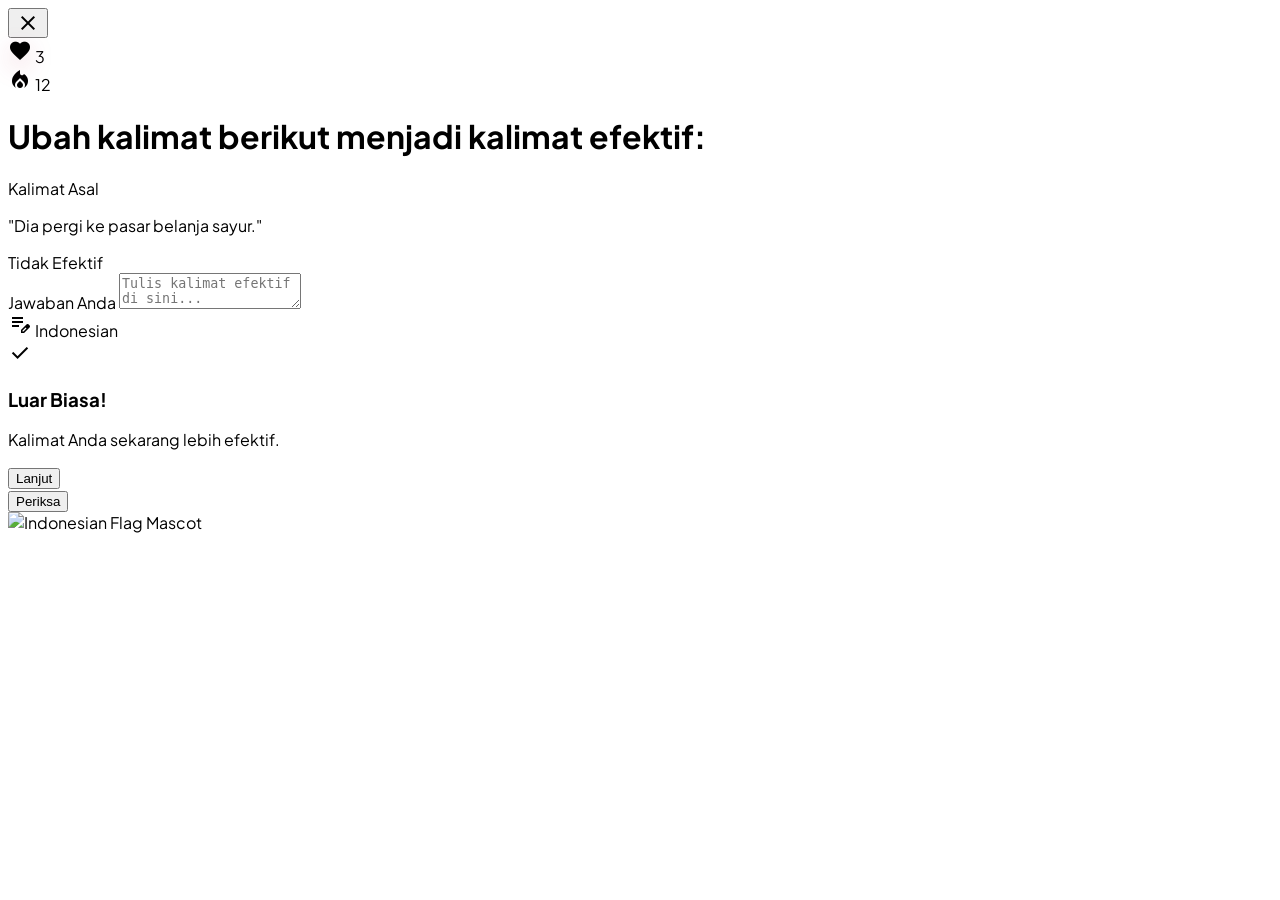
==== ingame.html @ 19628449 "stitch version no logic" ====
<!DOCTYPE html>

<html lang="id">

<head>
  <meta charset="utf-8" />
  <meta content="width=device-width, initial-scale=1.0" name="viewport" />
  <title>Kalimatku - Belajar Kalimat Efektif</title>
  <script src="https://cdn.tailwindcss.com?plugins=forms,container-queries"></script>
  <link href="https://fonts.googleapis.com/css2?family=Plus+Jakarta+Sans:wght@400;500;600;700;800&amp;display=swap"
    rel="stylesheet" />
  <link
    href="https://fonts.googleapis.com/css2?family=Material+Symbols+Outlined:wght,FILL@100..700,0..1&amp;display=swap"
    rel="stylesheet" />
  <script id="tailwind-config">
    tailwind.config = {
      darkMode: "class",
      theme: {
        extend: {
          "colors": {
            "tertiary-fixed-dim": "#eea840",
            "outline-variant": "#acadaf",
            "surface-dim": "#d2d4d8",
            "primary-container": "#ff766b",
            "on-error-container": "#510017",
            "on-tertiary-fixed-variant": "#644000",
            "surface-container-highest": "#dbdde0",
            "on-secondary-fixed-variant": "#5a5c5c",
            "on-tertiary-fixed": "#3d2500",
            "on-tertiary": "#fff0e2",
            "secondary": "#5a5c5c",
            "on-primary-container": "#4f0004",
            "outline": "#757779",
            "secondary-fixed": "#e2e2e2",
            "surface-container": "#e7e8ea",
            "error": "#b41340",
            "primary-fixed": "#ff766b",
            "tertiary": "#7f5200",
            "on-tertiary-container": "#583700",
            "surface-bright": "#f6f6f8",
            "secondary-dim": "#4e5050",
            "surface-tint": "#b7131a",
            "on-primary": "#ffefed",
            "on-surface-variant": "#5a5c5d",
            "on-primary-fixed-variant": "#600005",
            "tertiary-container": "#feb64c",
            "on-secondary-fixed": "#3e4040",
            "surface-container-low": "#f0f1f3",
            "secondary-container": "#e2e2e2",
            "primary": "#b7131a",
            "on-secondary-container": "#505252",
            "surface": "#f6f6f8",
            "inverse-primary": "#ff544b",
            "on-secondary": "#f2f3f3",
            "on-surface": "#2d2f31",
            "error-dim": "#a70138",
            "secondary-fixed-dim": "#d4d4d4",
            "inverse-surface": "#0c0e10",
            "tertiary-dim": "#6f4700",
            "surface-variant": "#dbdde0",
            "on-error": "#ffefef",
            "surface-container-lowest": "#ffffff",
            "background": "#f6f6f8",
            "error-container": "#f74b6d",
            "on-primary-fixed": "#000000",
            "surface-container-high": "#e1e2e5",
            "on-background": "#2d2f31",
            "tertiary-fixed": "#feb64c",
            "primary-fixed-dim": "#ff5a51",
            "primary-dim": "#a40010",
            "inverse-on-surface": "#9c9d9f"
          },
          "borderRadius": {
            "DEFAULT": "1rem",
            "lg": "2rem",
            "xl": "3rem",
            "full": "9999px"
          },
          "fontFamily": {
            "headline": ["Plus Jakarta Sans"],
            "body": ["Plus Jakarta Sans"],
            "label": ["Plus Jakarta Sans"]
          }
        },
      },
    }
  </script>
  <style>
    body {
      font-family: 'Plus Jakarta Sans', sans-serif;
    }

    .material-symbols-outlined {
      font-variation-settings: 'FILL' 0, 'wght' 400, 'GRAD' 0, 'opsz' 24;
    }

    .btn-press:active {
      transform: translateY(2px);
    }

    .heart-shadow {
      filter: drop-shadow(0 8px 12px rgba(180, 19, 64, 0.2));
    }
  </style>
</head>

<body class="bg-surface min-h-screen flex flex-col items-center overflow-x-hidden">
  <!-- Top Navigation Bar -->
  <header
    class="fixed top-0 w-full z-50 flex justify-center items-center px-6 py-4 bg-[#f6f6f8]/80 backdrop-blur-xl border-b border-surface-container">
    <div class="w-full max-w-2xl flex justify-between items-center">
      <div class="flex items-center gap-4 flex-1">
        <button
          class="material-symbols-outlined text-on-surface hover:bg-surface-container rounded-full p-2 transition-colors">close</button>
        <div class="h-4 w-full max-w-[192px] bg-surface-container-high rounded-full overflow-hidden">
          <div class="h-full w-2/3 bg-gradient-to-r from-primary to-primary-container rounded-full"></div>
        </div>
      </div>
      <div class="flex items-center gap-6 ml-4">
        <div class="flex items-center gap-2">
          <span class="material-symbols-outlined text-error-container heart-shadow" data-icon="favorite"
            style="font-variation-settings: 'FILL' 1;">favorite</span>
          <span class="font-bold text-on-surface">3</span>
        </div>
        <div class="flex items-center gap-2">
          <span class="material-symbols-outlined text-tertiary-fixed-dim" data-icon="local_fire_department"
            style="font-variation-settings: 'FILL' 1;">local_fire_department</span>
          <span class="font-bold text-on-surface">12</span>
        </div>
      </div>
    </div>
  </header>
  <main class="flex-1 w-full max-w-2xl px-6 pt-32 pb-40 flex flex-col">
    <!-- Question Section -->
    <div class="mb-12">
      <h1 class="text-on-surface text-2xl font-extrabold mb-8 leading-tight">
        Ubah kalimat berikut menjadi kalimat efektif:
      </h1>
      <!-- Prompt Card -->
      <div
        class="relative bg-surface-container-lowest rounded-xl p-8 mb-12 shadow-[0_8px_0_0_#e7e8ea] border-2 border-surface-container">
        <div class="absolute -top-6 -left-2 transform -rotate-6">
          <div
            class="bg-primary text-on-primary px-4 py-1 rounded-full text-xs font-bold uppercase tracking-widest shadow-lg">
            Kalimat Asal</div>
        </div>
        <p class="text-on-surface text-xl font-medium leading-relaxed italic">
          "Dia pergi ke pasar belanja sayur."
        </p>
        <div class="mt-4 flex gap-2">
          <span class="px-3 py-1 bg-error/10 text-error text-xs font-bold rounded-full">Tidak Efektif</span>
        </div>
      </div>
      <!-- Short Answer Input Field -->
      <div class="relative group">
        <label class="block text-on-surface-variant text-sm font-bold uppercase tracking-wider mb-3 ml-2"
          for="answer-input">Jawaban Anda</label>
        <textarea
          class="w-full min-h-[160px] bg-surface-container-lowest p-6 rounded-2xl border-2 border-surface-container text-xl font-medium text-on-surface placeholder:text-outline-variant focus:border-primary-container focus:ring-4 focus:ring-primary/10 transition-all duration-200 shadow-[0_8px_0_0_#e7e8ea] outline-none resize-none"
          id="answer-input" placeholder="Tulis kalimat efektif di sini..."></textarea>
        <div class="absolute bottom-4 right-4 text-outline-variant text-sm font-bold">
          <span class="material-symbols-outlined text-base align-middle mr-1">edit_note</span>
          Indonesian
        </div>
      </div>
    </div>
  </main>
  <!-- Feedback Drawer (Placeholder State: Hidden/Visible via class) -->
  <!-- Add 'translate-y-0' and 'opacity-100' to show -->
  <div
    class="fixed bottom-0 left-0 w-full bg-white dark:bg-zinc-900 border-t-2 border-surface-container p-6 transform translate-y-full transition-transform duration-500 z-[60]">
    <div class="max-w-2xl mx-auto flex items-center justify-between">
      <div class="flex items-center gap-4">
        <div class="w-14 h-14 bg-green-100 rounded-full flex items-center justify-center">
          <span class="material-symbols-outlined text-green-600 text-3xl font-black">check</span>
        </div>
        <div>
          <h3 class="text-green-700 text-xl font-black">Luar Biasa!</h3>
          <p class="text-green-600 font-medium">Kalimat Anda sekarang lebih efektif.</p>
        </div>
      </div>
      <button
        class="bg-green-500 hover:bg-green-600 text-white px-10 py-4 rounded-lg font-black uppercase tracking-wider shadow-[0_4px_0_0_#166534] active:translate-y-1 active:shadow-none transition-all">Lanjut</button>
    </div>
  </div>
  <!-- Bottom Action Bar (Permanent) -->
  <div
    class="fixed bottom-0 w-full bg-surface-container-lowest/80 backdrop-blur-md px-6 py-8 border-t border-surface-container">
    <div class="max-w-2xl mx-auto flex items-center gap-4">
      <button
        class="flex-1 bg-gradient-to-b from-primary to-primary-container text-on-primary rounded-lg py-5 text-lg font-black uppercase tracking-widest shadow-[0_6px_0_0_#600005] btn-press transition-all">
        Periksa
      </button>
    </div>
  </div>
  <!-- Decorative Illustration (Floating Character Style) -->
  <div class="fixed bottom-40 right-10 hidden xl:block pointer-events-none transform rotate-12 opacity-80">
    <div class="w-48 h-48 bg-surface-container-high rounded-xl flex items-center justify-center">
      <img alt="Indonesian Flag Mascot" class="w-24 h-24"
        data-alt="cute stylized 2D cartoon mascot representing Indonesia with red and white colors and a friendly face"
        src="https://lh3.googleusercontent.com/aida-public/[base64]" />
    </div>
  </div>
</body>

</html>
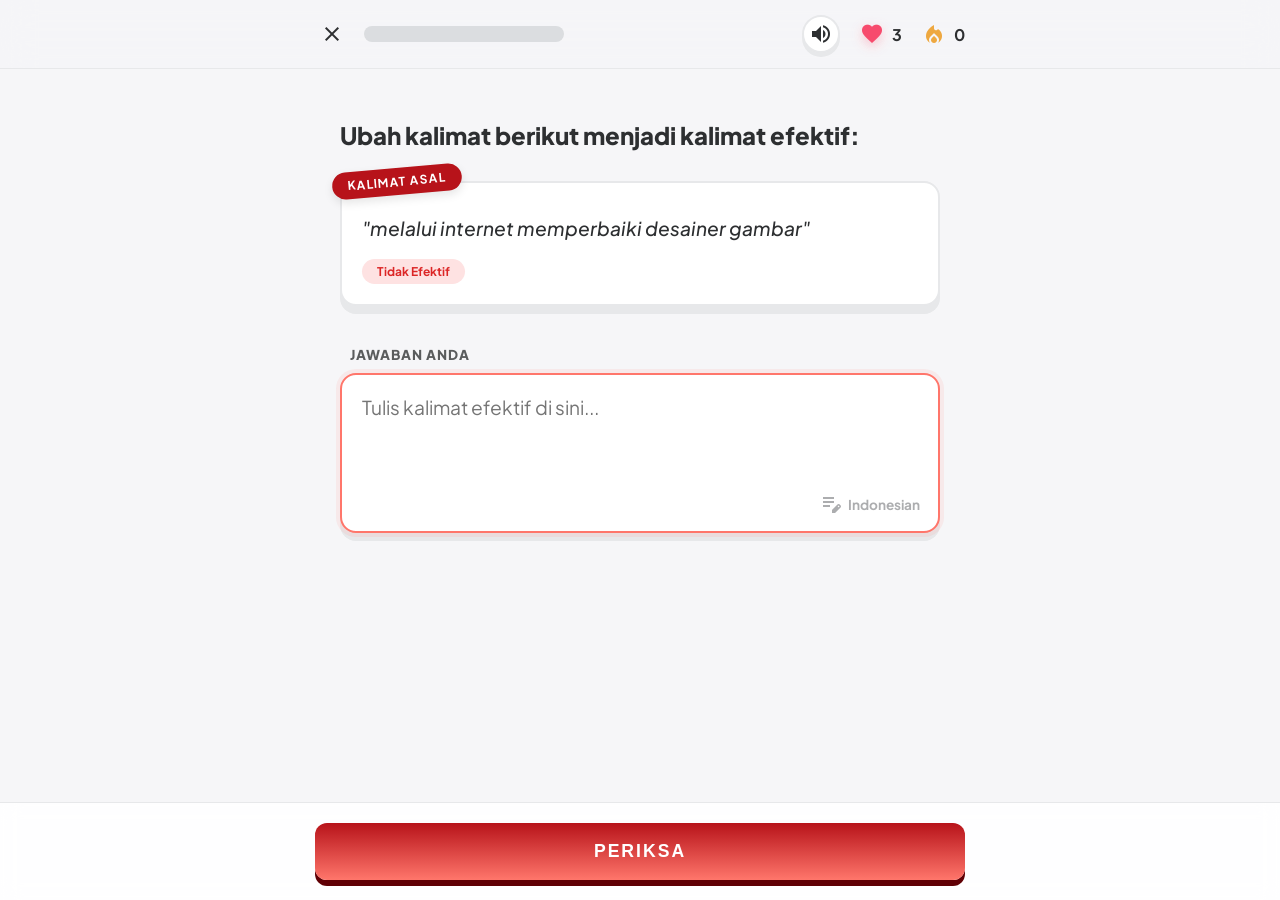
==== commit 52f9e86a: "finishing" ====
--- a/ingame.html
+++ b/ingame.html
@@ -1,206 +1,80 @@
 <!DOCTYPE html>
+<html lang="id">
+<head>
+    <meta charset="utf-8" />
+    <meta name="viewport" content="width=device-width, initial-scale=1.0" />
+    <title>Kalimatku - Belajar Kalimat Efektif</title>
+    
+    <link href="https://fonts.googleapis.com/css2?family=Plus+Jakarta+Sans:wght@400;500;700;800&display=swap" rel="stylesheet" />
+    <link href="https://fonts.googleapis.com/css2?family=Material+Symbols+Outlined:wght,FILL@100..700,0..1&display=swap" rel="stylesheet" />
+    
+    <link rel="stylesheet" href="assets/css/style.css">
+</head>
+<body>
+    <header class="top-nav">
+        <div class="nav-container">
+            <div class="nav-left">
+                <button id="btn-exit" class="btn-close material-symbols-outlined" title="Kembali ke dashboard">close</button>
+                <div class="progress-container">
+                    <div id="progress-bar" class="progress-fill"></div>
+                </div>
+            </div>
+            <div class="nav-right">
+                <button id="btn-audio" class="btn-audio material-symbols-outlined" type="button" title="Matikan suara">volume_up</button>
+                <div class="stat-item">
+                    <span class="material-symbols-outlined icon-heart">favorite</span>
+                    <span id="lives-display">3</span>
+                </div>
+                <div class="stat-item">
+                    <span class="material-symbols-outlined icon-fire">local_fire_department</span>
+                    <span id="score-display">0</span>
+                </div>
+            </div>
+        </div>
+    </header>
 
-<html lang="id">
+    <main class="main-area">
+        <h1 class="question-title">Ubah kalimat berikut menjadi kalimat efektif:</h1>
+        
+        <div class="prompt-card">
+            <div class="badge-asal">KALIMAT ASAL</div>
+            <p id="teks-soal" class="teks-soal">"..."</p>
+            <div class="badge-status">Tidak Efektif</div>
+        </div>
 
-<head>
-  <meta charset="utf-8" />
-  <meta content="width=device-width, initial-scale=1.0" name="viewport" />
-  <title>Kalimatku - Belajar Kalimat Efektif</title>
-  <script src="https://cdn.tailwindcss.com?plugins=forms,container-queries"></script>
-  <link href="https://fonts.googleapis.com/css2?family=Plus+Jakarta+Sans:wght@400;500;600;700;800&amp;display=swap"
-    rel="stylesheet" />
-  <link
-    href="https://fonts.googleapis.com/css2?family=Material+Symbols+Outlined:wght,FILL@100..700,0..1&amp;display=swap"
-    rel="stylesheet" />
-  <script id="tailwind-config">
-    tailwind.config = {
-      darkMode: "class",
-      theme: {
-        extend: {
-          "colors": {
-            "tertiary-fixed-dim": "#eea840",
-            "outline-variant": "#acadaf",
-            "surface-dim": "#d2d4d8",
-            "primary-container": "#ff766b",
-            "on-error-container": "#510017",
-            "on-tertiary-fixed-variant": "#644000",
-            "surface-container-highest": "#dbdde0",
-            "on-secondary-fixed-variant": "#5a5c5c",
-            "on-tertiary-fixed": "#3d2500",
-            "on-tertiary": "#fff0e2",
-            "secondary": "#5a5c5c",
-            "on-primary-container": "#4f0004",
-            "outline": "#757779",
-            "secondary-fixed": "#e2e2e2",
-            "surface-container": "#e7e8ea",
-            "error": "#b41340",
-            "primary-fixed": "#ff766b",
-            "tertiary": "#7f5200",
-            "on-tertiary-container": "#583700",
-            "surface-bright": "#f6f6f8",
-            "secondary-dim": "#4e5050",
-            "surface-tint": "#b7131a",
-            "on-primary": "#ffefed",
-            "on-surface-variant": "#5a5c5d",
-            "on-primary-fixed-variant": "#600005",
-            "tertiary-container": "#feb64c",
-            "on-secondary-fixed": "#3e4040",
-            "surface-container-low": "#f0f1f3",
-            "secondary-container": "#e2e2e2",
-            "primary": "#b7131a",
-            "on-secondary-container": "#505252",
-            "surface": "#f6f6f8",
-            "inverse-primary": "#ff544b",
-            "on-secondary": "#f2f3f3",
-            "on-surface": "#2d2f31",
-            "error-dim": "#a70138",
-            "secondary-fixed-dim": "#d4d4d4",
-            "inverse-surface": "#0c0e10",
-            "tertiary-dim": "#6f4700",
-            "surface-variant": "#dbdde0",
-            "on-error": "#ffefef",
-            "surface-container-lowest": "#ffffff",
-            "background": "#f6f6f8",
-            "error-container": "#f74b6d",
-            "on-primary-fixed": "#000000",
-            "surface-container-high": "#e1e2e5",
-            "on-background": "#2d2f31",
-            "tertiary-fixed": "#feb64c",
-            "primary-fixed-dim": "#ff5a51",
-            "primary-dim": "#a40010",
-            "inverse-on-surface": "#9c9d9f"
-          },
-          "borderRadius": {
-            "DEFAULT": "1rem",
-            "lg": "2rem",
-            "xl": "3rem",
-            "full": "9999px"
-          },
-          "fontFamily": {
-            "headline": ["Plus Jakarta Sans"],
-            "body": ["Plus Jakarta Sans"],
-            "label": ["Plus Jakarta Sans"]
-          }
-        },
-      },
-    }
-  </script>
-  <style>
-    body {
-      font-family: 'Plus Jakarta Sans', sans-serif;
-    }
+        <div class="input-section">
+            <label for="answer-input">JAWABAN ANDA</label>
+            <textarea id="answer-input" placeholder="Tulis kalimat efektif di sini..." rows="1" autofocus enterkeyhint="done"></textarea>
+            <div class="input-footer">
+                <span class="material-symbols-outlined">edit_note</span> Indonesian
+            </div>
+        </div>
+    </main>
 
-    .material-symbols-outlined {
-      font-variation-settings: 'FILL' 0, 'wght' 400, 'GRAD' 0, 'opsz' 24;
-    }
+    <div id="feedback-drawer" class="feedback-drawer">
+        <div class="drawer-container">
+            <div class="feedback-info">
+                <div id="feedback-icon-bg" class="icon-bg">
+                    <span id="feedback-icon" class="material-symbols-outlined">check</span>
+                </div>
+                <div class="feedback-text">
+                    <h3 id="feedback-title">Luar Biasa!</h3>
+                    <p id="feedback-desc">Pola: S-P-O</p>
+                </div>
+            </div>
+            <button id="btn-next" class="btn-action">LANJUT</button>
+        </div>
+    </div>
 
-    .btn-press:active {
-      transform: translateY(2px);
-    }
+    <div class="bottom-bar">
+        <div class="bottom-container">
+            <button id="btn-check" class="btn-primary">PERIKSA</button>
+        </div>
+    </div>
 
-    .heart-shadow {
-      filter: drop-shadow(0 8px 12px rgba(180, 19, 64, 0.2));
-    }
-  </style>
-</head>
-
-<body class="bg-surface min-h-screen flex flex-col items-center overflow-x-hidden">
-  <!-- Top Navigation Bar -->
-  <header
-    class="fixed top-0 w-full z-50 flex justify-center items-center px-6 py-4 bg-[#f6f6f8]/80 backdrop-blur-xl border-b border-surface-container">
-    <div class="w-full max-w-2xl flex justify-between items-center">
-      <div class="flex items-center gap-4 flex-1">
-        <button
-          class="material-symbols-outlined text-on-surface hover:bg-surface-container rounded-full p-2 transition-colors">close</button>
-        <div class="h-4 w-full max-w-[192px] bg-surface-container-high rounded-full overflow-hidden">
-          <div class="h-full w-2/3 bg-gradient-to-r from-primary to-primary-container rounded-full"></div>
-        </div>
-      </div>
-      <div class="flex items-center gap-6 ml-4">
-        <div class="flex items-center gap-2">
-          <span class="material-symbols-outlined text-error-container heart-shadow" data-icon="favorite"
-            style="font-variation-settings: 'FILL' 1;">favorite</span>
-          <span class="font-bold text-on-surface">3</span>
-        </div>
-        <div class="flex items-center gap-2">
-          <span class="material-symbols-outlined text-tertiary-fixed-dim" data-icon="local_fire_department"
-            style="font-variation-settings: 'FILL' 1;">local_fire_department</span>
-          <span class="font-bold text-on-surface">12</span>
-        </div>
-      </div>
-    </div>
-  </header>
-  <main class="flex-1 w-full max-w-2xl px-6 pt-32 pb-40 flex flex-col">
-    <!-- Question Section -->
-    <div class="mb-12">
-      <h1 class="text-on-surface text-2xl font-extrabold mb-8 leading-tight">
-        Ubah kalimat berikut menjadi kalimat efektif:
-      </h1>
-      <!-- Prompt Card -->
-      <div
-        class="relative bg-surface-container-lowest rounded-xl p-8 mb-12 shadow-[0_8px_0_0_#e7e8ea] border-2 border-surface-container">
-        <div class="absolute -top-6 -left-2 transform -rotate-6">
-          <div
-            class="bg-primary text-on-primary px-4 py-1 rounded-full text-xs font-bold uppercase tracking-widest shadow-lg">
-            Kalimat Asal</div>
-        </div>
-        <p class="text-on-surface text-xl font-medium leading-relaxed italic">
-          "Dia pergi ke pasar belanja sayur."
-        </p>
-        <div class="mt-4 flex gap-2">
-          <span class="px-3 py-1 bg-error/10 text-error text-xs font-bold rounded-full">Tidak Efektif</span>
-        </div>
-      </div>
-      <!-- Short Answer Input Field -->
-      <div class="relative group">
-        <label class="block text-on-surface-variant text-sm font-bold uppercase tracking-wider mb-3 ml-2"
-          for="answer-input">Jawaban Anda</label>
-        <textarea
-          class="w-full min-h-[160px] bg-surface-container-lowest p-6 rounded-2xl border-2 border-surface-container text-xl font-medium text-on-surface placeholder:text-outline-variant focus:border-primary-container focus:ring-4 focus:ring-primary/10 transition-all duration-200 shadow-[0_8px_0_0_#e7e8ea] outline-none resize-none"
-          id="answer-input" placeholder="Tulis kalimat efektif di sini..."></textarea>
-        <div class="absolute bottom-4 right-4 text-outline-variant text-sm font-bold">
-          <span class="material-symbols-outlined text-base align-middle mr-1">edit_note</span>
-          Indonesian
-        </div>
-      </div>
-    </div>
-  </main>
-  <!-- Feedback Drawer (Placeholder State: Hidden/Visible via class) -->
-  <!-- Add 'translate-y-0' and 'opacity-100' to show -->
-  <div
-    class="fixed bottom-0 left-0 w-full bg-white dark:bg-zinc-900 border-t-2 border-surface-container p-6 transform translate-y-full transition-transform duration-500 z-[60]">
-    <div class="max-w-2xl mx-auto flex items-center justify-between">
-      <div class="flex items-center gap-4">
-        <div class="w-14 h-14 bg-green-100 rounded-full flex items-center justify-center">
-          <span class="material-symbols-outlined text-green-600 text-3xl font-black">check</span>
-        </div>
-        <div>
-          <h3 class="text-green-700 text-xl font-black">Luar Biasa!</h3>
-          <p class="text-green-600 font-medium">Kalimat Anda sekarang lebih efektif.</p>
-        </div>
-      </div>
-      <button
-        class="bg-green-500 hover:bg-green-600 text-white px-10 py-4 rounded-lg font-black uppercase tracking-wider shadow-[0_4px_0_0_#166534] active:translate-y-1 active:shadow-none transition-all">Lanjut</button>
-    </div>
-  </div>
-  <!-- Bottom Action Bar (Permanent) -->
-  <div
-    class="fixed bottom-0 w-full bg-surface-container-lowest/80 backdrop-blur-md px-6 py-8 border-t border-surface-container">
-    <div class="max-w-2xl mx-auto flex items-center gap-4">
-      <button
-        class="flex-1 bg-gradient-to-b from-primary to-primary-container text-on-primary rounded-lg py-5 text-lg font-black uppercase tracking-widest shadow-[0_6px_0_0_#600005] btn-press transition-all">
-        Periksa
-      </button>
-    </div>
-  </div>
-  <!-- Decorative Illustration (Floating Character Style) -->
-  <div class="fixed bottom-40 right-10 hidden xl:block pointer-events-none transform rotate-12 opacity-80">
-    <div class="w-48 h-48 bg-surface-container-high rounded-xl flex items-center justify-center">
-      <img alt="Indonesian Flag Mascot" class="w-24 h-24"
-        data-alt="cute stylized 2D cartoon mascot representing Indonesia with red and white colors and a friendly face"
-        src="https://lh3.googleusercontent.com/aida-public/[base64]" />
-    </div>
-  </div>
+    <script src="assets/js/dictionary.js"></script>
+    <script src="assets/js/engine.js"></script>
+    <script src="assets/js/main.js"></script>
+    <script src="assets/js/page-transition.js"></script>
 </body>
-
-</html>+</html>
--- a/assets/css/style.css
+++ b/assets/css/style.css
@@ -0,0 +1,749 @@
+/* Variabel Warna Tema */
+:root {
+    --bg-main: #f6f6f8;
+    --text-dark: #2d2f31;
+    --text-muted: #5a5c5d;
+    --border-color: #e7e8ea;
+    
+    --primary: #b7131a;
+    --primary-light: #ff766b;
+    --primary-shadow: #600005;
+    
+    --green-main: #16a34a;
+    --green-bg: #dcfce7;
+    --green-shadow: #166534;
+    
+    --red-main: #dc2626;
+    --red-bg: #fee2e2;
+    --red-shadow: #991b1b;
+
+    --yellow-main: #f2b33d;
+    --blue-main: #2563eb;
+    --panel-bg: #ffffff;
+}
+
+* { margin: 0; padding: 0; box-sizing: border-box; }
+body { font-family: 'Plus Jakarta Sans', sans-serif; background-color: var(--bg-main); color: var(--text-dark); overflow-x: hidden; }
+.material-symbols-outlined { font-variation-settings: 'FILL' 1, 'wght' 400, 'GRAD' 0, 'opsz' 24; }
+
+body::before {
+    content: "";
+    position: fixed;
+    inset: 0;
+    z-index: 999;
+    pointer-events: none;
+    background:
+        radial-gradient(circle at 28% 24%, rgba(255, 118, 107, 0.18), transparent 34%),
+        rgba(246, 246, 248, 0.92);
+    opacity: 1;
+    transform: scale(1);
+    transition: opacity 280ms ease, transform 280ms ease;
+}
+
+body.page-ready::before {
+    opacity: 0;
+    transform: scale(1.03);
+}
+
+body.page-leaving::before {
+    opacity: 1;
+    transform: scale(1);
+}
+
+body.hot-streak::after {
+    content: "";
+    position: fixed;
+    inset: 0;
+    z-index: 55;
+    pointer-events: none;
+    background:
+        radial-gradient(circle at 50% 18%, rgba(168, 85, 247, 0.18), transparent 32%),
+        radial-gradient(circle at center, transparent 42%, rgba(88, 28, 135, 0.24) 100%);
+    animation: purpleVignette 1.4s ease-in-out infinite alternate;
+}
+
+body > *:not(.feedback-drawer):not(.confetti-burst) {
+    animation: pageEnter 320ms ease both;
+}
+
+body.page-leaving > *:not(.feedback-drawer):not(.confetti-burst) {
+    animation: pageExit 280ms ease both;
+}
+
+@keyframes pageEnter {
+    from {
+        opacity: 0;
+        transform: translateY(14px);
+    }
+    to {
+        opacity: 1;
+        transform: translateY(0);
+    }
+}
+
+@keyframes pageExit {
+    from {
+        opacity: 1;
+        transform: translateY(0);
+    }
+    to {
+        opacity: 0;
+        transform: translateY(-10px);
+    }
+}
+
+@media (prefers-reduced-motion: reduce) {
+    body::before {
+        display: none;
+    }
+
+    body > *:not(.feedback-drawer):not(.confetti-burst),
+    body.page-leaving > *:not(.feedback-drawer):not(.confetti-burst) {
+        animation: none;
+    }
+}
+
+/* === Navigation Bar === */
+.top-nav { position: fixed; top: 0; width: 100%; background: rgba(246, 246, 248, 0.8); backdrop-filter: blur(16px); border-bottom: 1px solid var(--border-color); z-index: 50; padding: 15px 25px; display: flex; justify-content: center; }
+.nav-container { width: 100%; max-width: 650px; display: flex; justify-content: space-between; align-items: center; }
+.nav-left { display: flex; align-items: center; gap: 15px; flex: 1; }
+.btn-close { background: none; border: none; cursor: pointer; color: var(--text-dark); border-radius: 50%; padding: 5px; transition: background-color 0.2s ease, color 0.2s ease, transform 0.2s ease; }
+.btn-close:hover { background: var(--border-color); color: var(--primary); transform: rotate(90deg) scale(1.08); }
+
+.progress-container { height: 16px; width: 100%; max-width: 200px; background: #dbdde0; border-radius: 10px; overflow: hidden; }
+.progress-fill { height: 100%; width: 0%; background: linear-gradient(to right, var(--primary), var(--primary-light)); transition: width 0.3s ease; }
+
+.nav-right { display: flex; align-items: center; gap: 20px; }
+.stat-item { display: flex; align-items: center; gap: 8px; font-weight: bold; }
+.btn-audio {
+    width: 38px;
+    height: 38px;
+    border: 2px solid var(--border-color);
+    border-radius: 50%;
+    background: white;
+    color: var(--text-dark);
+    cursor: pointer;
+    box-shadow: 0 4px 0 var(--border-color);
+    transition: transform 0.18s ease, box-shadow 0.18s ease, color 0.18s ease, border-color 0.18s ease;
+}
+.btn-audio:hover {
+    border-color: var(--primary-light);
+    color: var(--primary);
+    transform: translateY(-2px);
+    box-shadow: 0 6px 0 var(--border-color), 0 10px 18px rgba(45, 47, 49, 0.08);
+}
+.btn-audio:active {
+    transform: translateY(4px);
+    box-shadow: none;
+}
+.btn-audio.muted {
+    color: var(--text-muted);
+    background: var(--bg-main);
+}
+.icon-heart { color: #f74b6d; filter: drop-shadow(0 4px 6px rgba(247, 75, 109, 0.3)); transform-origin: center; }
+.icon-fire { color: #eea840; transform-origin: center bottom; transition: color 0.25s ease, filter 0.25s ease, transform 0.25s ease; }
+.icon-fire.streak-glow {
+    color: #ff8a00;
+    filter:
+        drop-shadow(0 0 7px rgba(255, 138, 0, 0.7))
+        drop-shadow(0 0 16px rgba(242, 179, 61, 0.75));
+    animation: fireGlow 1.1s ease-in-out infinite alternate;
+}
+.icon-fire.fire-pop {
+    animation: firePop 520ms ease both;
+}
+.icon-fire.streak-glow.fire-pop {
+    animation: firePop 520ms ease both, fireGlow 1.1s ease-in-out 520ms infinite alternate;
+}
+.icon-fire.streak-purple {
+    color: #a855f7;
+    filter:
+        drop-shadow(0 0 8px rgba(168, 85, 247, 0.82))
+        drop-shadow(0 0 20px rgba(126, 34, 206, 0.72));
+    animation: purpleFireGlow 950ms ease-in-out infinite alternate;
+}
+.icon-fire.streak-purple.fire-pop {
+    animation: firePop 520ms ease both, purpleFireGlow 950ms ease-in-out 520ms infinite alternate;
+}
+.icon-heart.heart-hurt {
+    animation: heartHurt 620ms ease both;
+}
+
+/* === Main Content === */
+.main-area { width: 100%; max-width: 650px; margin: 0 auto; padding: 120px 25px 150px; }
+.question-title { font-size: 1.5rem; font-weight: 800; margin-bottom: 30px; line-height: 1.3; }
+
+/* Prompt Card */
+.prompt-card { background: white; border: 2px solid var(--border-color); border-radius: 16px; padding: 30px 20px 20px; position: relative; box-shadow: 0 8px 0 var(--border-color); margin-bottom: 40px; }
+.badge-asal { position: absolute; top: -15px; left: -10px; transform: rotate(-5deg); background: var(--primary); color: white; padding: 6px 15px; border-radius: 20px; font-size: 0.75rem; font-weight: bold; letter-spacing: 1px; box-shadow: 0 4px 10px rgba(0,0,0,0.1); }
+.teks-soal { font-size: 1.2rem; font-weight: 500; font-style: italic; line-height: 1.6; margin-bottom: 15px; }
+.badge-status { display: inline-block; background: #fee2e2; color: var(--red-main); padding: 5px 15px; border-radius: 15px; font-size: 0.75rem; font-weight: bold; }
+
+/* Input Section */
+.input-section { position: relative; }
+.input-section label { display: block; font-size: 0.85rem; font-weight: 800; color: var(--text-muted); margin-bottom: 10px; margin-left: 10px; letter-spacing: 1px; }
+#answer-input { width: 100%; min-height: 160px; background: white; border: 2px solid var(--border-color); border-radius: 16px; padding: 20px; font-size: 1.2rem; font-family: inherit; color: var(--text-dark); resize: none; box-shadow: 0 8px 0 var(--border-color); outline: none; transition: 0.2s; }
+#answer-input:focus { border-color: var(--primary-light); box-shadow: 0 0 0 4px rgba(255, 118, 107, 0.1), 0 8px 0 var(--border-color); }
+.input-footer { position: absolute; bottom: 20px; right: 20px; font-size: 0.85rem; font-weight: bold; color: #acadaf; display: flex; align-items: center; gap: 5px; }
+.input-section.answer-shake {
+    animation: answerShake 420ms ease both;
+}
+
+.input-section.answer-shake #answer-input {
+    border-color: var(--red-main);
+    box-shadow: 0 0 0 4px rgba(220, 38, 38, 0.1), 0 8px 0 var(--red-bg);
+}
+
+/* === Bottom Bar & Button === */
+.bottom-bar { position: fixed; bottom: 0; width: 100%; background: rgba(255, 255, 255, 0.9); backdrop-filter: blur(10px); border-top: 1px solid var(--border-color); padding: 20px 25px; z-index: 40; display: flex; justify-content: center; }
+.bottom-container { width: 100%; max-width: 650px; }
+.btn-primary { width: 100%; background: linear-gradient(to bottom, var(--primary), var(--primary-light)); color: white; border: none; padding: 18px; border-radius: 12px; font-size: 1.1rem; font-weight: 800; letter-spacing: 2px; box-shadow: 0 6px 0 var(--primary-shadow); cursor: pointer; transition: transform 0.18s ease, box-shadow 0.18s ease, filter 0.18s ease; }
+.btn-primary:hover:not(:disabled) { filter: brightness(1.08); transform: translateY(-3px); box-shadow: 0 9px 0 var(--primary-shadow), 0 14px 24px rgba(183, 19, 26, 0.24); }
+.btn-primary:active, .btn-action:active { transform: translateY(6px); box-shadow: none; }
+.btn-primary:disabled { opacity: 0.5; cursor: not-allowed; box-shadow: 0 6px 0 var(--text-muted); background: var(--text-muted); transform: none; }
+
+/* === Feedback Drawer (Animasi Laci Bawah) === */
+.feedback-drawer { position: fixed; bottom: 0; left: 0; width: 100%; background: white; border-top: 2px solid var(--border-color); padding: 25px; z-index: 60; transform: translateY(100%); transition: transform 0.4s cubic-bezier(0.4, 0, 0.2, 1); }
+.feedback-drawer.show { transform: translateY(0); }
+.drawer-container { width: 100%; max-width: 650px; margin: 0 auto; display: flex; justify-content: space-between; align-items: center; }
+.feedback-info { display: flex; align-items: center; gap: 15px; }
+.icon-bg { width: 55px; height: 55px; border-radius: 50%; display: flex; align-items: center; justify-content: center; }
+.feedback-text h3 { font-size: 1.4rem; font-weight: 900; margin-bottom: 5px; }
+.feedback-text p { font-size: 1rem; font-weight: 600; }
+.btn-action { padding: 15px 35px; border-radius: 12px; font-weight: 900; letter-spacing: 1px; border: none; cursor: pointer; color: white; transition: transform 0.18s ease, box-shadow 0.18s ease, filter 0.18s ease; }
+
+/* Theme Benar */
+.feedback-drawer.theme-correct { background: var(--green-bg); border-top-color: var(--green-main); }
+.theme-correct .icon-bg { background: white; color: var(--green-main); }
+.theme-correct h3, .theme-correct p { color: var(--green-shadow); }
+.theme-correct .btn-action { background: var(--green-main); box-shadow: 0 6px 0 var(--green-shadow); }
+.theme-correct .btn-action:hover { filter: brightness(1.06); transform: translateY(-3px); box-shadow: 0 9px 0 var(--green-shadow), 0 14px 24px rgba(22, 163, 74, 0.22); }
+
+/* Theme Salah */
+.feedback-drawer.theme-wrong { background: var(--red-bg); border-top-color: var(--red-main); }
+.theme-wrong .icon-bg { background: white; color: var(--red-main); }
+.theme-wrong h3, .theme-wrong p { color: var(--red-shadow); }
+.theme-wrong .btn-action { background: var(--red-main); box-shadow: 0 6px 0 var(--red-shadow); }
+.theme-wrong .btn-action:hover { filter: brightness(1.06); transform: translateY(-3px); box-shadow: 0 9px 0 var(--red-shadow), 0 14px 24px rgba(220, 38, 38, 0.22); }
+
+/* === Answer Effects === */
+.confetti-burst {
+    position: fixed;
+    left: 50%;
+    top: 34%;
+    width: 1px;
+    height: 1px;
+    pointer-events: none;
+    z-index: 90;
+}
+
+.confetti-burst span {
+    position: absolute;
+    width: 9px;
+    height: 14px;
+    border-radius: 2px;
+    opacity: 0;
+    transform: translate(-50%, -50%) rotate(0deg);
+    animation: confettiFly 950ms cubic-bezier(0.16, 0.86, 0.38, 1) forwards;
+}
+
+@keyframes heartHurt {
+    0% { transform: scale(1); color: #f74b6d; }
+    16% { transform: scale(1.25) rotate(-12deg); color: var(--red-main); }
+    32% { transform: scale(0.82) rotate(10deg); }
+    48% { transform: scale(1.12) rotate(-8deg); }
+    64% { transform: scale(0.92) rotate(6deg); filter: drop-shadow(0 0 12px rgba(220, 38, 38, 0.65)); }
+    100% { transform: scale(1); color: #f74b6d; }
+}
+
+@keyframes firePop {
+    0% { transform: scale(1) rotate(0deg); }
+    38% { transform: scale(1.35) rotate(-8deg); }
+    68% { transform: scale(0.95) rotate(5deg); }
+    100% { transform: scale(1) rotate(0deg); }
+}
+
+@keyframes fireGlow {
+    from {
+        transform: translateY(0) scale(1);
+        filter:
+            drop-shadow(0 0 6px rgba(255, 138, 0, 0.65))
+            drop-shadow(0 0 13px rgba(242, 179, 61, 0.65));
+    }
+    to {
+        transform: translateY(-1px) scale(1.08);
+        filter:
+            drop-shadow(0 0 10px rgba(255, 138, 0, 0.9))
+            drop-shadow(0 0 22px rgba(242, 179, 61, 0.9));
+    }
+}
+
+@keyframes purpleFireGlow {
+    from {
+        transform: translateY(0) scale(1.06);
+        filter:
+            drop-shadow(0 0 8px rgba(168, 85, 247, 0.78))
+            drop-shadow(0 0 18px rgba(126, 34, 206, 0.68));
+    }
+    to {
+        transform: translateY(-2px) scale(1.16);
+        filter:
+            drop-shadow(0 0 13px rgba(216, 180, 254, 0.95))
+            drop-shadow(0 0 28px rgba(126, 34, 206, 0.9));
+    }
+}
+
+@keyframes purpleVignette {
+    from { opacity: 0.62; }
+    to { opacity: 0.92; }
+}
+
+@keyframes answerShake {
+    0%, 100% { transform: translateX(0); }
+    15% { transform: translateX(-10px); }
+    30% { transform: translateX(9px); }
+    45% { transform: translateX(-7px); }
+    60% { transform: translateX(5px); }
+    75% { transform: translateX(-3px); }
+}
+
+@keyframes confettiFly {
+    0% {
+        opacity: 0;
+        transform: translate(-50%, -50%) scale(0.4) rotate(0deg);
+    }
+    12% {
+        opacity: 1;
+    }
+    72% {
+        opacity: 1;
+    }
+    100% {
+        opacity: 0;
+        transform: translate(calc(-50% + var(--x)), calc(-50% + var(--y) + 90px)) scale(1) rotate(var(--r));
+    }
+}
+
+@media (prefers-reduced-motion: reduce) {
+    .icon-fire.streak-glow,
+    .icon-fire.fire-pop,
+    .icon-fire.streak-glow.fire-pop,
+    .icon-fire.streak-purple,
+    .icon-fire.streak-purple.fire-pop,
+    .icon-heart.heart-hurt,
+    .input-section.answer-shake,
+    .confetti-burst span,
+    body.hot-streak::after {
+        animation: none;
+    }
+
+    .confetti-burst {
+        display: none;
+    }
+}
+
+/* === Dashboard & Result Pages === */
+.dashboard-page,
+.result-page {
+    min-height: 100vh;
+    background:
+        linear-gradient(135deg, rgba(183, 19, 26, 0.08), transparent 35%),
+        linear-gradient(315deg, rgba(37, 99, 235, 0.08), transparent 34%),
+        var(--bg-main);
+}
+
+.dashboard-shell,
+.result-shell {
+    width: 100%;
+    max-width: 980px;
+    margin: 0 auto;
+    padding: 36px 24px 56px;
+}
+
+.dashboard-hero {
+    min-height: 430px;
+    display: grid;
+    grid-template-columns: minmax(0, 1.1fr) minmax(280px, 0.9fr);
+    align-items: center;
+    gap: 36px;
+}
+
+.eyebrow {
+    color: var(--primary);
+    font-size: 0.8rem;
+    font-weight: 900;
+    letter-spacing: 1.5px;
+    text-transform: uppercase;
+    margin-bottom: 10px;
+}
+
+.hero-copy h1,
+.result-header h1 {
+    font-size: clamp(2.4rem, 7vw, 5rem);
+    line-height: 1;
+    font-weight: 900;
+    margin-bottom: 18px;
+}
+
+.hero-desc,
+.result-header p {
+    color: var(--text-muted);
+    font-size: 1.05rem;
+    line-height: 1.7;
+    max-width: 600px;
+}
+
+.hero-actions,
+.section-heading,
+.simple-nav,
+.review-topline {
+    display: flex;
+    align-items: center;
+}
+
+.hero-actions {
+    gap: 14px;
+    margin-top: 28px;
+    flex-wrap: wrap;
+}
+
+.btn-link {
+    display: inline-flex;
+    align-items: center;
+    justify-content: center;
+    gap: 8px;
+    text-decoration: none;
+}
+
+.hero-actions .btn-primary {
+    width: auto;
+    padding-inline: 28px;
+}
+
+.btn-secondary {
+    background: var(--panel-bg);
+    color: var(--text-dark);
+    border: 2px solid var(--border-color);
+    padding: 16px 20px;
+    border-radius: 12px;
+    font-size: 1rem;
+    font-weight: 900;
+    letter-spacing: 1px;
+    box-shadow: 0 6px 0 var(--border-color);
+    cursor: pointer;
+    transition: transform 0.18s ease, box-shadow 0.18s ease, border-color 0.18s ease, color 0.18s ease;
+}
+
+.btn-secondary:hover {
+    border-color: var(--primary-light);
+    color: var(--primary);
+    transform: translateY(-3px);
+    box-shadow: 0 9px 0 var(--border-color), 0 14px 24px rgba(45, 47, 49, 0.1);
+}
+
+.btn-secondary:active {
+    transform: translateY(6px);
+    box-shadow: none;
+}
+
+.hero-visual {
+    width: 100%;
+    aspect-ratio: 1;
+    display: flex;
+    align-items: center;
+    justify-content: center;
+}
+
+.hero-visual img {
+    width: min(100%, 360px);
+    height: auto;
+    filter: drop-shadow(0 18px 24px rgba(45, 47, 49, 0.14));
+}
+
+.dashboard-grid,
+.summary-grid {
+    display: grid;
+    grid-template-columns: repeat(3, minmax(0, 1fr));
+    gap: 18px;
+}
+
+.info-card,
+.summary-card,
+.review-card,
+.empty-review {
+    background: var(--panel-bg);
+    border: 2px solid var(--border-color);
+    border-radius: 8px;
+    box-shadow: 0 8px 0 var(--border-color);
+}
+
+.info-card {
+    padding: 22px;
+}
+
+.info-icon {
+    font-size: 2rem;
+    margin-bottom: 16px;
+}
+
+.icon-green {
+    color: var(--green-main);
+}
+
+.info-card h2,
+.review-section h2,
+.empty-review h3 {
+    font-size: 1.2rem;
+    font-weight: 900;
+    margin-bottom: 8px;
+}
+
+.info-card p,
+.empty-review p {
+    color: var(--text-muted);
+    line-height: 1.6;
+}
+
+.simple-nav {
+    justify-content: space-between;
+    margin-bottom: 34px;
+}
+
+.nav-back {
+    display: inline-flex;
+    align-items: center;
+    gap: 8px;
+    color: var(--text-dark);
+    font-weight: 800;
+    text-decoration: none;
+    transition: color 0.18s ease, transform 0.18s ease;
+}
+
+.nav-back:hover {
+    color: var(--primary);
+    transform: translateX(-4px);
+}
+
+.btn-link .material-symbols-outlined,
+.nav-back .material-symbols-outlined {
+    transition: transform 0.18s ease;
+}
+
+.btn-link:hover .material-symbols-outlined {
+    transform: scale(1.12);
+}
+
+.nav-back:hover .material-symbols-outlined {
+    transform: translateX(-2px);
+}
+
+.result-header {
+    margin-bottom: 28px;
+}
+
+.summary-grid {
+    margin-bottom: 42px;
+}
+
+.summary-card {
+    padding: 20px;
+}
+
+.summary-heading {
+    display: flex;
+    align-items: center;
+    gap: 10px;
+    margin-bottom: 10px;
+}
+
+.summary-icon {
+    width: 34px;
+    height: 34px;
+    border-radius: 8px;
+    display: inline-flex;
+    align-items: center;
+    justify-content: center;
+    font-size: 1.35rem;
+}
+
+.summary-icon.xp {
+    color: #eea840;
+    background: #fff4db;
+}
+
+.summary-icon.correct {
+    color: var(--green-main);
+    background: var(--green-bg);
+}
+
+.summary-icon.accuracy {
+    color: var(--blue-main);
+    background: #dbeafe;
+}
+
+.summary-label {
+    display: block;
+    color: var(--text-muted);
+    font-size: 0.78rem;
+    font-weight: 900;
+    letter-spacing: 1px;
+    text-transform: uppercase;
+    margin-bottom: 8px;
+}
+
+.summary-card strong {
+    font-size: 2rem;
+    font-weight: 900;
+}
+
+.section-heading {
+    justify-content: space-between;
+    gap: 16px;
+    margin-bottom: 18px;
+}
+
+.compact {
+    padding: 12px 16px;
+    font-size: 0.9rem;
+}
+
+.review-list {
+    display: grid;
+    gap: 16px;
+}
+
+.review-card {
+    padding: 20px;
+}
+
+.review-card.correct {
+    border-color: rgba(22, 163, 74, 0.35);
+}
+
+.review-card.wrong {
+    border-color: rgba(220, 38, 38, 0.35);
+}
+
+.review-topline {
+    justify-content: space-between;
+    gap: 12px;
+    margin-bottom: 14px;
+}
+
+.review-number {
+    color: var(--text-muted);
+    font-weight: 900;
+    font-size: 0.85rem;
+    letter-spacing: 1px;
+    text-transform: uppercase;
+}
+
+.review-status {
+    display: inline-flex;
+    align-items: center;
+    gap: 6px;
+    font-weight: 900;
+}
+
+.correct .review-status {
+    color: var(--green-main);
+}
+
+.wrong .review-status {
+    color: var(--red-main);
+}
+
+.review-prompt {
+    font-size: 1.05rem;
+    font-weight: 800;
+    line-height: 1.5;
+    margin-bottom: 16px;
+}
+
+.review-meta {
+    display: grid;
+    grid-template-columns: repeat(auto-fit, minmax(140px, 1fr));
+    gap: 12px;
+}
+
+.review-meta div {
+    background: var(--bg-main);
+    border-radius: 8px;
+    padding: 12px;
+}
+
+.review-meta dt {
+    color: var(--text-muted);
+    font-size: 0.72rem;
+    font-weight: 900;
+    letter-spacing: 1px;
+    text-transform: uppercase;
+    margin-bottom: 6px;
+}
+
+.review-meta dd {
+    font-weight: 800;
+    line-height: 1.4;
+    overflow-wrap: anywhere;
+}
+
+.empty-review {
+    text-align: center;
+    padding: 36px 22px;
+}
+
+.empty-review .material-symbols-outlined {
+    color: var(--blue-main);
+    font-size: 3rem;
+    margin-bottom: 14px;
+}
+
+.empty-review .btn-primary {
+    width: auto;
+    margin-top: 18px;
+    padding-inline: 28px;
+}
+
+@media (max-width: 760px) {
+    .dashboard-shell,
+    .result-shell {
+        padding: 28px 18px 44px;
+    }
+
+    .dashboard-hero {
+        min-height: auto;
+        grid-template-columns: 1fr;
+        gap: 18px;
+        padding-bottom: 28px;
+    }
+
+    .hero-copy h1,
+    .result-header h1 {
+        font-size: 3rem;
+    }
+
+    .hero-visual {
+        aspect-ratio: auto;
+    }
+
+    .hero-visual img {
+        width: min(78vw, 280px);
+    }
+
+    .dashboard-grid,
+    .summary-grid,
+    .review-meta {
+        grid-template-columns: 1fr;
+    }
+
+    .section-heading,
+    .review-topline {
+        align-items: flex-start;
+        flex-direction: column;
+    }
+
+    .btn-primary,
+    .btn-secondary {
+        width: 100%;
+    }
+}
